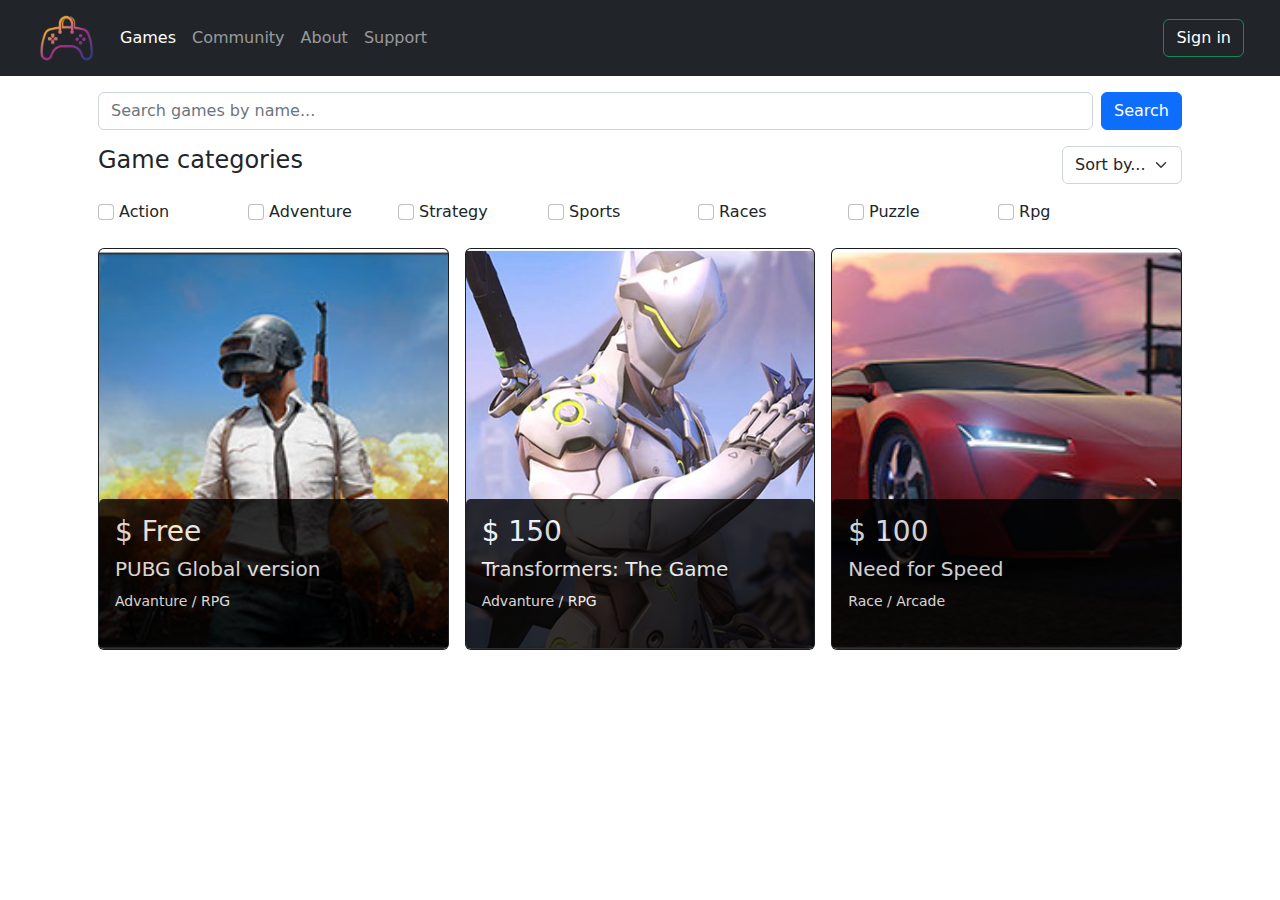
==== FrontEnd/index.html @ b981f232 "BackEnd Created" ====
<!DOCTYPE html>
<html lang="en">
<head>
    <meta charset="UTF-8">
    <meta http-equiv="X-UA-Compatible" content="IE=edge">
    <meta name="viewport" content="width=device-width, initial-scale=1.0">
    <title>Game Store</title>

    <link rel="stylesheet" href="style.css">
    <link rel="stylesheet" href="bootsrap/css/bootstrap.min.css">
</head>
<body> 
    <nav class="navbar navbar-expand-lg navbar-dark bg-dark">
        <div class="container-fluid mx-4">
          <a class="navbar-brand" href="#">
            <img src="assets/logo.png" alt="Bootstrap" width="60" height="50">
          </a>
          <button class="navbar-toggler" type="button" data-bs-toggle="collapse" data-bs-target="#navbarSupportedContent" aria-controls="navbarSupportedContent" aria-expanded="false" aria-label="Toggle navigation">
            <span class="navbar-toggler-icon"></span>
          </button>
          <div class="collapse navbar-collapse" id="navbarSupportedContent">
            <ul class="navbar-nav me-auto mb-2 mb-lg-0">
              <li class="nav-item">
                <a class="nav-link active" aria-current="page" href="#">Games</a>
              </li>
              <li class="nav-item">
                <a class="nav-link" href="#">Community</a>
              </li>
              <li class="nav-item">
                <a class="nav-link" href="#">About</a>
              </li>
              <li class="nav-item">
                <a class="nav-link" href="#">Support</a>
              </li>
            </ul>
            <a class="reg btn btn-outline-success" href="#">Sign in</a>
          </div>
        </div>
    </nav>

    <div class="container">
      <form class="d-flex m-3" role="search">
        <input class="form-control me-2" type="search" placeholder="Search games by name..." aria-label="Search">
        <button class="btn btn-primary" type="submit">Search</button>
      </form>

      <div class="d-flex m-3 justify-content-between">
        <h4 >Game categories</h4>
        <div class="input-group" style="width: 120px;">
          <select class="form-select" id="inputGroupSelect03" aria-label="Example select with button addon">
            <option selected disabled>Sort by...</option>
            <option value="1">New</option>
            <option value="2">Popular</option>
            <option value="3">Free</option>
          </select>
        </div>
      </div>
      <div class="d-flex flex-wrap align-items-md-start mx-3 categories">
        <div>
          <input class="form-check-input" type="checkbox" value="" id="defaultCheck1">
          <label class="form-check-label" for="defaultCheck1">
            Action
          </label>
        </div>
        <div>
          <input class="form-check-input" type="checkbox" value="" id="defaultCheck1">
          <label class="form-check-label" for="defaultCheck1">
            Adventure
          </label>
        </div>
        <div>
          <input class="form-check-input" type="checkbox" value="" id="defaultCheck1">
          <label class="form-check-label" for="defaultCheck1">
            Strategy
          </label>
        </div>
        <div>
          <input class="form-check-input" type="checkbox" value="" id="defaultCheck1">
          <label class="form-check-label" for="defaultCheck1">
            Sports
          </label>
        </div>
        <div>
          <input class="form-check-input" type="checkbox" value="" id="defaultCheck1">
          <label class="form-check-label" for="defaultCheck1">
            Races
          </label>
        </div>
        <div>
          <input class="form-check-input" type="checkbox" value="" id="defaultCheck1">
          <label class="form-check-label" for="defaultCheck1">
            Puzzle
          </label>
        </div>
        <div>
          <input class="form-check-input" type="checkbox" value="" id="defaultCheck1">
          <label class="form-check-label" for="defaultCheck1">
            Rpg
          </label>
        </div>
      </div>

      <div class="row mt-3 mx-2">

        <div class="col-md-4 p-2">
          <div class="card text-bg-dark">
            <img src="assets/pubg.jpg" class="card-img cardimg" alt="...">
            <a href="" class="game-link">
              <div class="card-img-overlay card-div">
                <h3 class="card-title">$ Free</h3>
                <h5 class="card-text">PUBG Global version</h5>
                <p class="card-text"><small>Advanture / RPG</small></p>
              </div>
            </a>
          </div>
        </div>

        <div class="col-md-4 p-2">
          <div class="card text-bg-dark">
            <img src="assets/big.jpg" class="card-img cardimg" alt="...">
            <a href="" class="game-link">
              <div class="card-img-overlay card-div">
                <h3 class="card-title">$ 150</h3>
                <h5 class="card-text">Transformers: The Game</h5>
                <p class="card-text"><small>Advanture / RPG</small></p>
              </div>
            </a>
          </div>
        </div>

        <div class="col-md-4 p-2">
          <div class="card text-bg-dark">
            <img src="assets/race.jpg" class="card-img cardimg" alt="...">
            <a href="" class="game-link">
              <div class="card-img-overlay card-div">
                <h3 class="card-title">$ 100</h3>
                <h5 class="card-text">Need for Speed</h5>
                <p class="card-text"><small>Race / Arcade</small></p>
              </div>
            </a>
          </div>
        </div>
      </div>
    </div>

    <script src="bootsrap/js/bootstrap.bundle.min.js"></script>
</body>
</html>
---- FrontEnd/style.css ----
* {
    margin: 0;
}

.reg {
    color: white !important;
}

body {
    margin: 0;
    padding: 0;
}

.categories div {
    width: 150px;
}

.card-div {
    background-color: black;
    opacity: 0.8;
    height: 150px;
    margin-top: 250px;
}

.cardimg {
    height: 400px;
    object-fit: cover;
}

.game-link {
    text-decoration: none;
    color: #fff;
}

.game-link:hover {
    color: #198754;
}
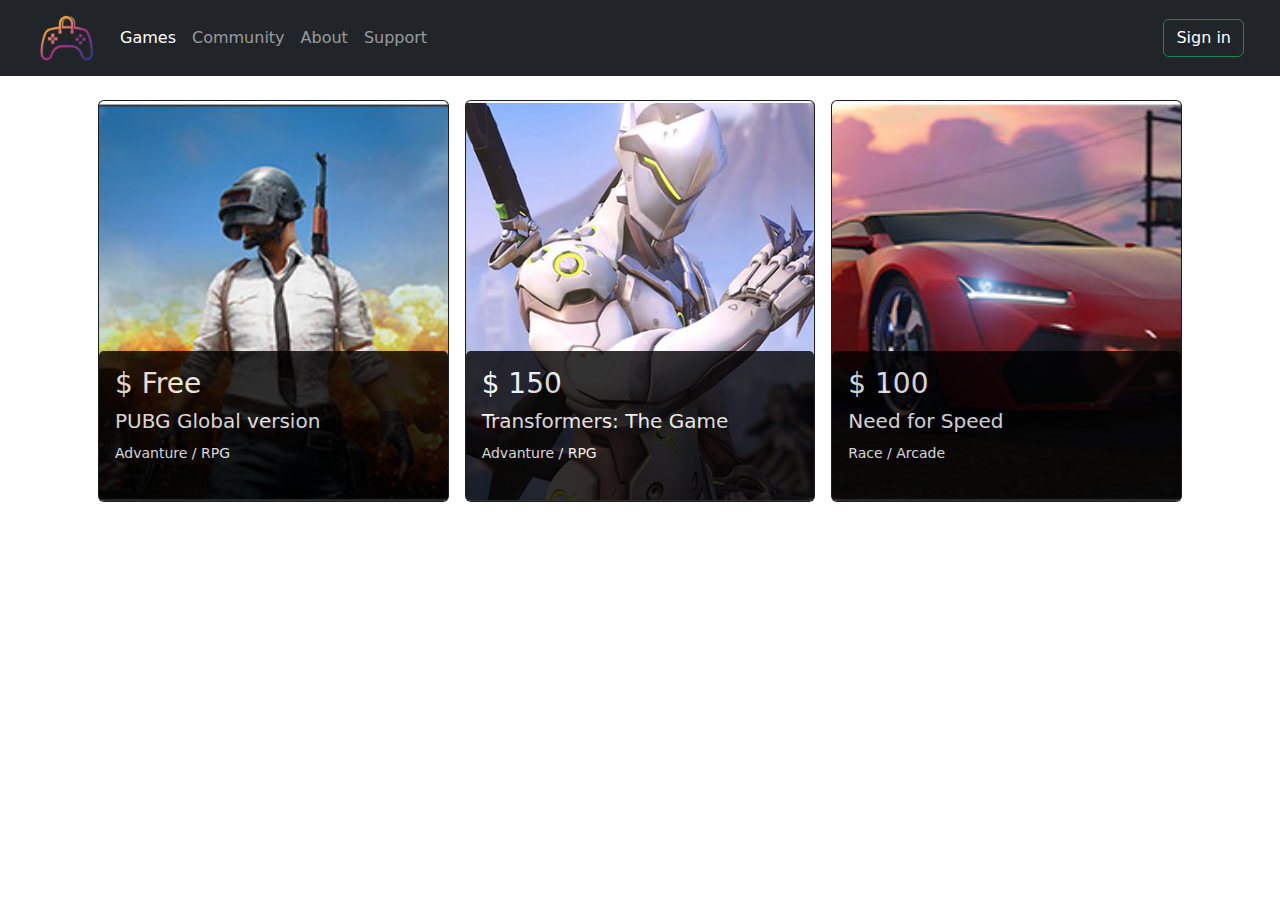
==== commit 0ca59ddb: "some" ====
--- a/FrontEnd/index.html
+++ b/FrontEnd/index.html
@@ -12,7 +12,7 @@
 <body> 
     <nav class="navbar navbar-expand-lg navbar-dark bg-dark">
         <div class="container-fluid mx-4">
-          <a class="navbar-brand" href="#">
+          <a class="navbar-brand" href="">
             <img src="assets/logo.png" alt="Bootstrap" width="60" height="50">
           </a>
           <button class="navbar-toggler" type="button" data-bs-toggle="collapse" data-bs-target="#navbarSupportedContent" aria-controls="navbarSupportedContent" aria-expanded="false" aria-label="Toggle navigation">
@@ -21,7 +21,7 @@
           <div class="collapse navbar-collapse" id="navbarSupportedContent">
             <ul class="navbar-nav me-auto mb-2 mb-lg-0">
               <li class="nav-item">
-                <a class="nav-link active" aria-current="page" href="#">Games</a>
+                <a class="nav-link active" aria-current="page" href="">Games</a>
               </li>
               <li class="nav-item">
                 <a class="nav-link" href="#">Community</a>
@@ -39,12 +39,12 @@
     </nav>
 
     <div class="container">
-      <form class="d-flex m-3" role="search">
+      <!-- <form class="d-flex m-3" role="search">
         <input class="form-control me-2" type="search" placeholder="Search games by name..." aria-label="Search">
         <button class="btn btn-primary" type="submit">Search</button>
-      </form>
+      </form> -->
 
-      <div class="d-flex m-3 justify-content-between">
+      <!-- <div class="d-flex m-3 justify-content-between">
         <h4 >Game categories</h4>
         <div class="input-group" style="width: 120px;">
           <select class="form-select" id="inputGroupSelect03" aria-label="Example select with button addon">
@@ -98,7 +98,7 @@
             Rpg
           </label>
         </div>
-      </div>
+      </div> -->
 
       <div class="row mt-3 mx-2">
 
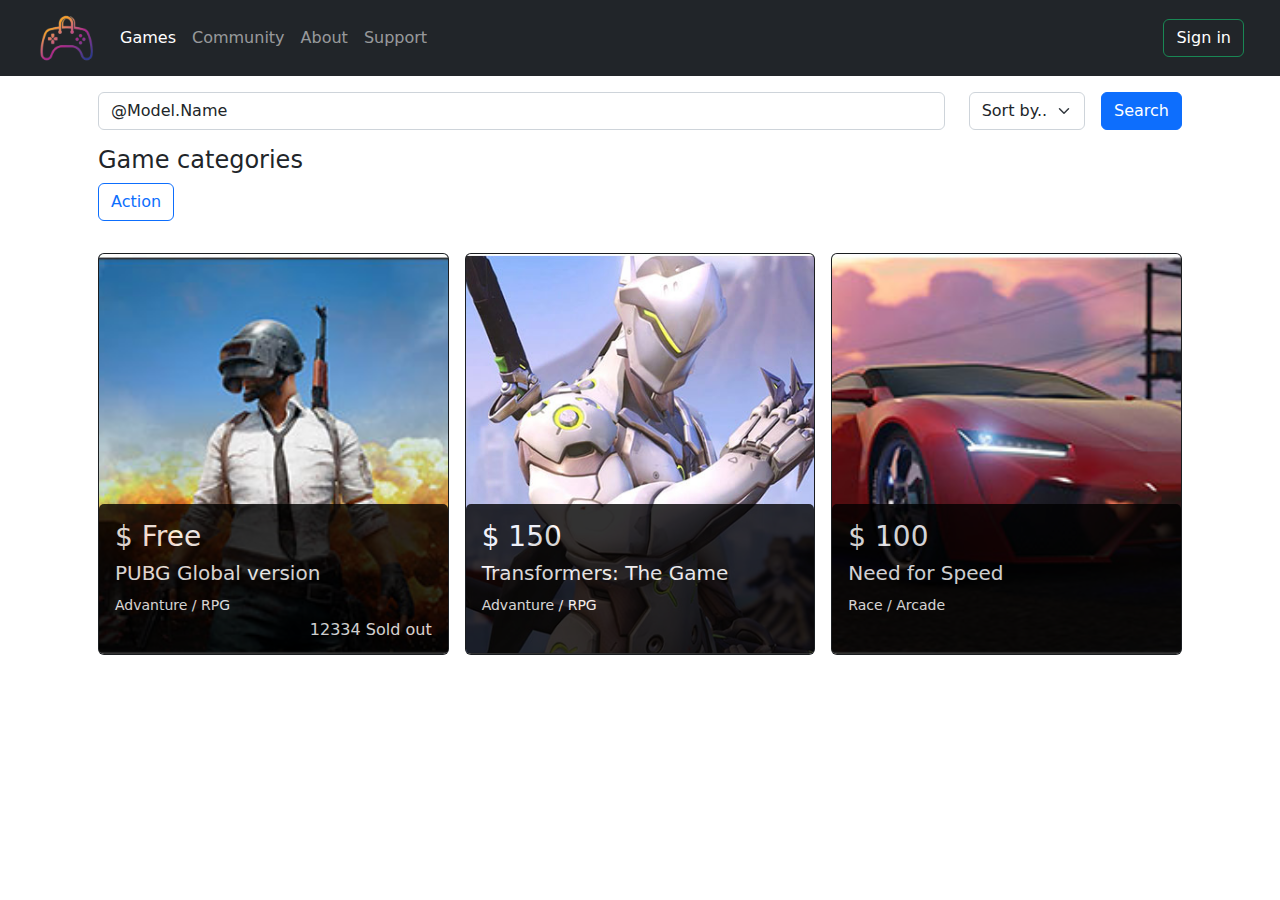
==== commit 4da0071d: "sort filter" ====
--- a/FrontEnd/index.html
+++ b/FrontEnd/index.html
@@ -39,14 +39,9 @@
     </nav>
 
     <div class="container">
-      <!-- <form class="d-flex m-3" role="search">
-        <input class="form-control me-2" type="search" placeholder="Search games by name..." aria-label="Search">
-        <button class="btn btn-primary" type="submit">Search</button>
-      </form> -->
-
-      <!-- <div class="d-flex m-3 justify-content-between">
-        <h4 >Game categories</h4>
-        <div class="input-group" style="width: 120px;">
+      <form asp-controller="game" asp-action="index" class="d-flex m-3" role="search">
+        <input asp-for="Name" value="@Model.Name" class="form-control me-2" type="search" placeholder="Search games by name..." aria-label="Search">
+        <div class="input-group mx-3" style="width: 150px;">
           <select class="form-select" id="inputGroupSelect03" aria-label="Example select with button addon">
             <option selected disabled>Sort by...</option>
             <option value="1">New</option>
@@ -54,51 +49,19 @@
             <option value="3">Free</option>
           </select>
         </div>
+        
+        <button class="btn btn-primary" type="submit">Search</button>
+      </form>
+ <div class="m-3">
+    <h4 >Game categories</h4>
+    <div class="d-flex flex-wrap align-items-md-start categories">
+      <div>
+        <a class="btn btn-outline-primary mb-2">
+          Action
+        </a>
       </div>
-      <div class="d-flex flex-wrap align-items-md-start mx-3 categories">
-        <div>
-          <input class="form-check-input" type="checkbox" value="" id="defaultCheck1">
-          <label class="form-check-label" for="defaultCheck1">
-            Action
-          </label>
-        </div>
-        <div>
-          <input class="form-check-input" type="checkbox" value="" id="defaultCheck1">
-          <label class="form-check-label" for="defaultCheck1">
-            Adventure
-          </label>
-        </div>
-        <div>
-          <input class="form-check-input" type="checkbox" value="" id="defaultCheck1">
-          <label class="form-check-label" for="defaultCheck1">
-            Strategy
-          </label>
-        </div>
-        <div>
-          <input class="form-check-input" type="checkbox" value="" id="defaultCheck1">
-          <label class="form-check-label" for="defaultCheck1">
-            Sports
-          </label>
-        </div>
-        <div>
-          <input class="form-check-input" type="checkbox" value="" id="defaultCheck1">
-          <label class="form-check-label" for="defaultCheck1">
-            Races
-          </label>
-        </div>
-        <div>
-          <input class="form-check-input" type="checkbox" value="" id="defaultCheck1">
-          <label class="form-check-label" for="defaultCheck1">
-            Puzzle
-          </label>
-        </div>
-        <div>
-          <input class="form-check-input" type="checkbox" value="" id="defaultCheck1">
-          <label class="form-check-label" for="defaultCheck1">
-            Rpg
-          </label>
-        </div>
-      </div> -->
+    </div> 
+</div>
 
       <div class="row mt-3 mx-2">
 
@@ -110,6 +73,7 @@
                 <h3 class="card-title">$ Free</h3>
                 <h5 class="card-text">PUBG Global version</h5>
                 <p class="card-text"><small>Advanture / RPG</small></p>
+                <p style="margin-top: -15px; float: right;">12334 Sold out</p>
               </div>
             </a>
           </div>
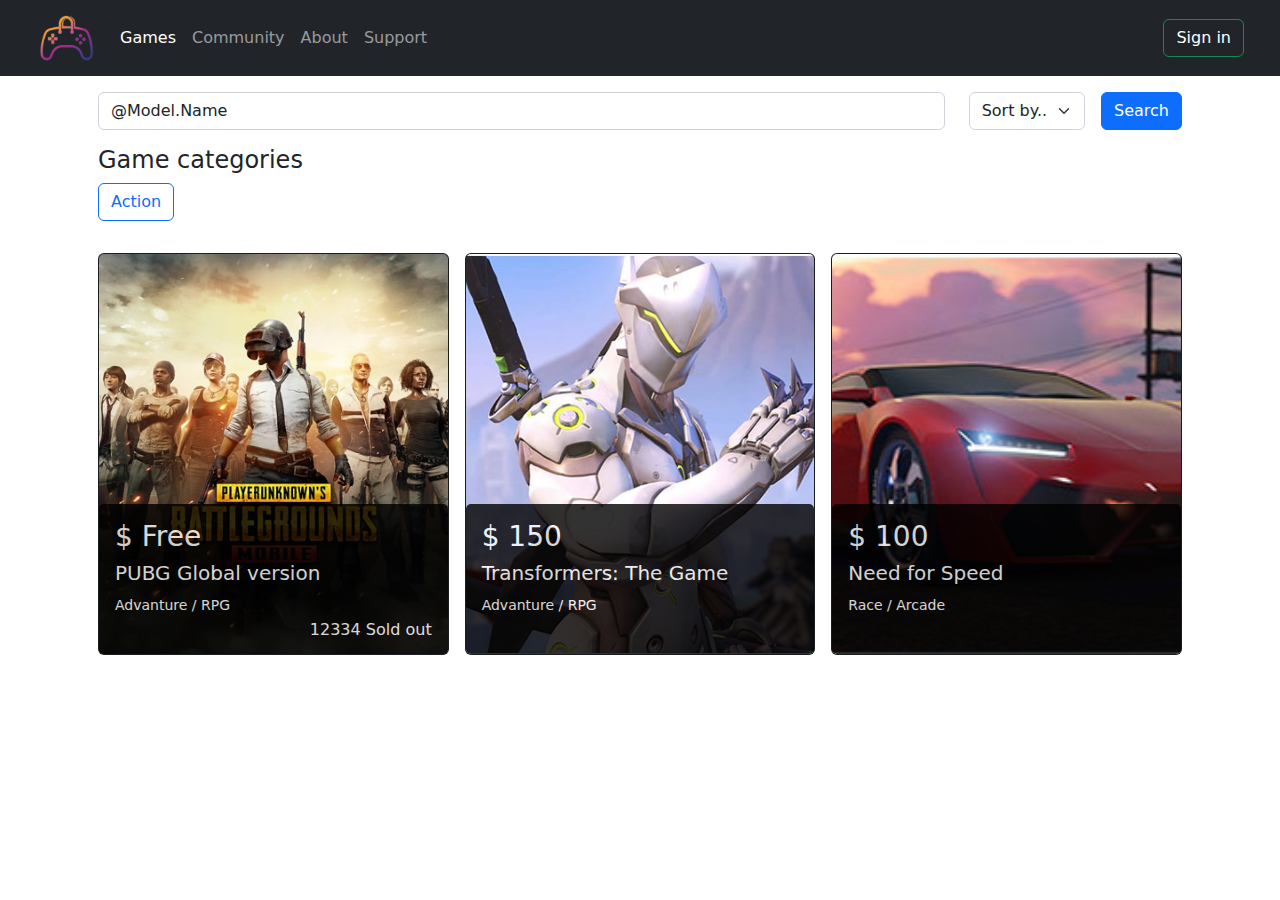
==== commit 1934eaf5: "game-detail page added" ====
--- a/FrontEnd/index.html
+++ b/FrontEnd/index.html
@@ -68,7 +68,7 @@
         <div class="col-md-4 p-2">
           <div class="card text-bg-dark">
             <img src="assets/pubg.jpg" class="card-img cardimg" alt="...">
-            <a href="" class="game-link">
+            <a href="game-detail.html" class="game-link">
               <div class="card-img-overlay card-div">
                 <h3 class="card-title">$ Free</h3>
                 <h5 class="card-text">PUBG Global version</h5>
@@ -82,7 +82,7 @@
         <div class="col-md-4 p-2">
           <div class="card text-bg-dark">
             <img src="assets/big.jpg" class="card-img cardimg" alt="...">
-            <a href="" class="game-link">
+            <a href="game-detail.html" class="game-link">
               <div class="card-img-overlay card-div">
                 <h3 class="card-title">$ 150</h3>
                 <h5 class="card-text">Transformers: The Game</h5>
--- a/FrontEnd/style.css
+++ b/FrontEnd/style.css
@@ -34,4 +34,21 @@
 
 .game-link:hover {
     color: #198754;
+}
+
+.shadov {
+    -webkit-box-shadow: 0px 0px 15px 12px rgba(0, 0, 0, 0.35);
+    -moz-box-shadow: 0px 0px 15px 12px rgba(0, 0, 0, 0.35);
+    box-shadow: 0px 0px 15px 12px rgba(0, 0, 0, 0.35);
+}
+
+.detail-img {
+    margin-top: 20px;
+    width: 90%;
+    object-fit: cover;
+}
+
+.categories span {
+    font-size: 14px;
+    margin: 0 10px;
 }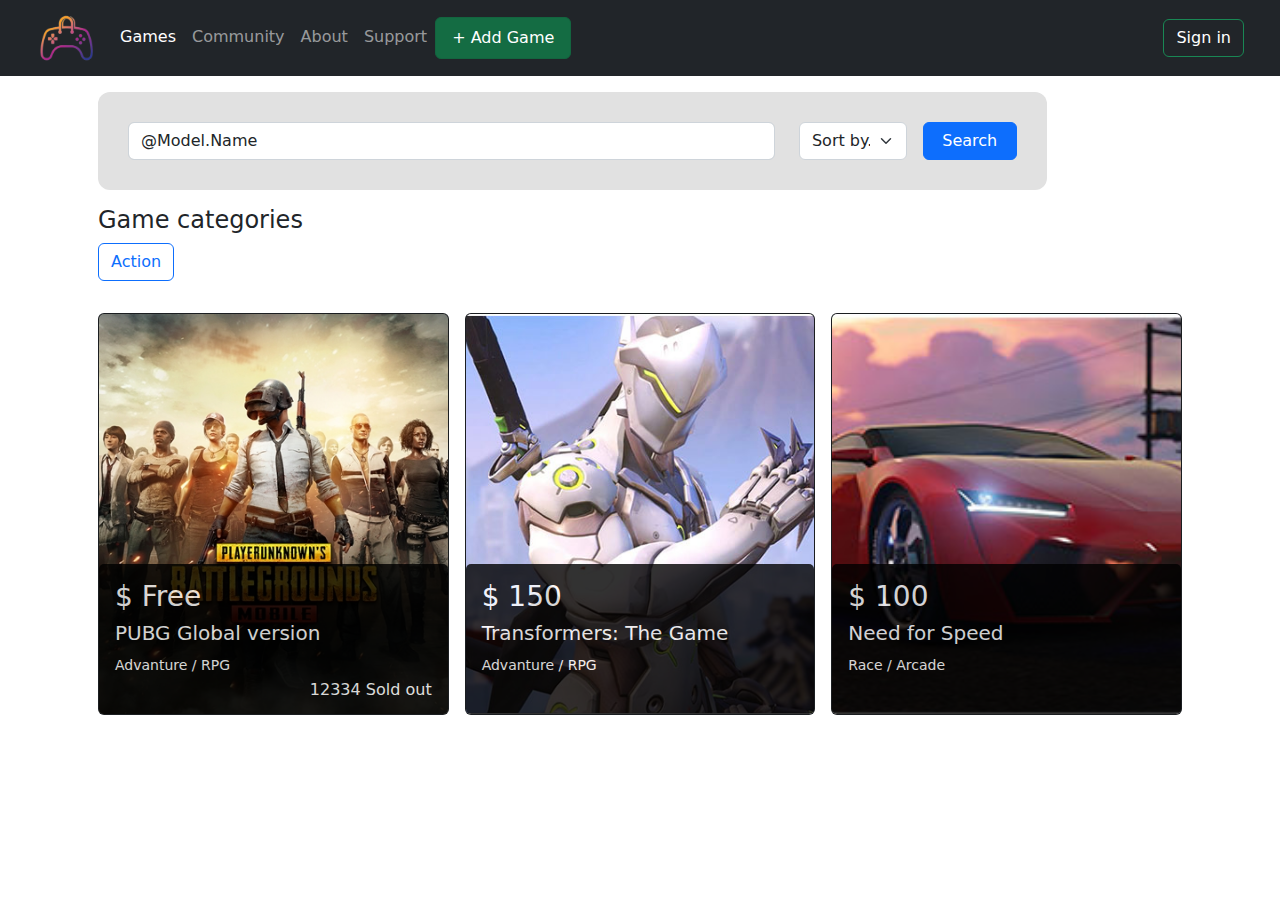
==== commit 5252011f: "sjandkjad" ====
--- a/FrontEnd/index.html
+++ b/FrontEnd/index.html
@@ -31,6 +31,9 @@
               </li>
               <li class="nav-item">
                 <a class="nav-link" href="#">Support</a>
+              </li>
+              <li class="nav-item">
+                <a class="nav-link active btn btn-success px-3" href="add-game.html">+ Add Game</a>
               </li>
             </ul>
             <a class="reg btn btn-outline-success" href="#">Sign in</a>
--- a/FrontEnd/style.css
+++ b/FrontEnd/style.css
@@ -51,4 +51,25 @@
 .categories span {
     font-size: 14px;
     margin: 0 10px;
+}
+
+.container form {
+    margin: 20px auto;
+    width: 85%;
+    padding: 30px;
+    background-color: rgb(225, 225, 225);
+    border-radius: 12px;
+}
+
+.container h2 {
+    text-align: center;
+}
+
+.category {
+    margin: 20px 0;
+}
+
+.form-btns a, button {
+    margin: 0 15px;
+    width: 120px;
 }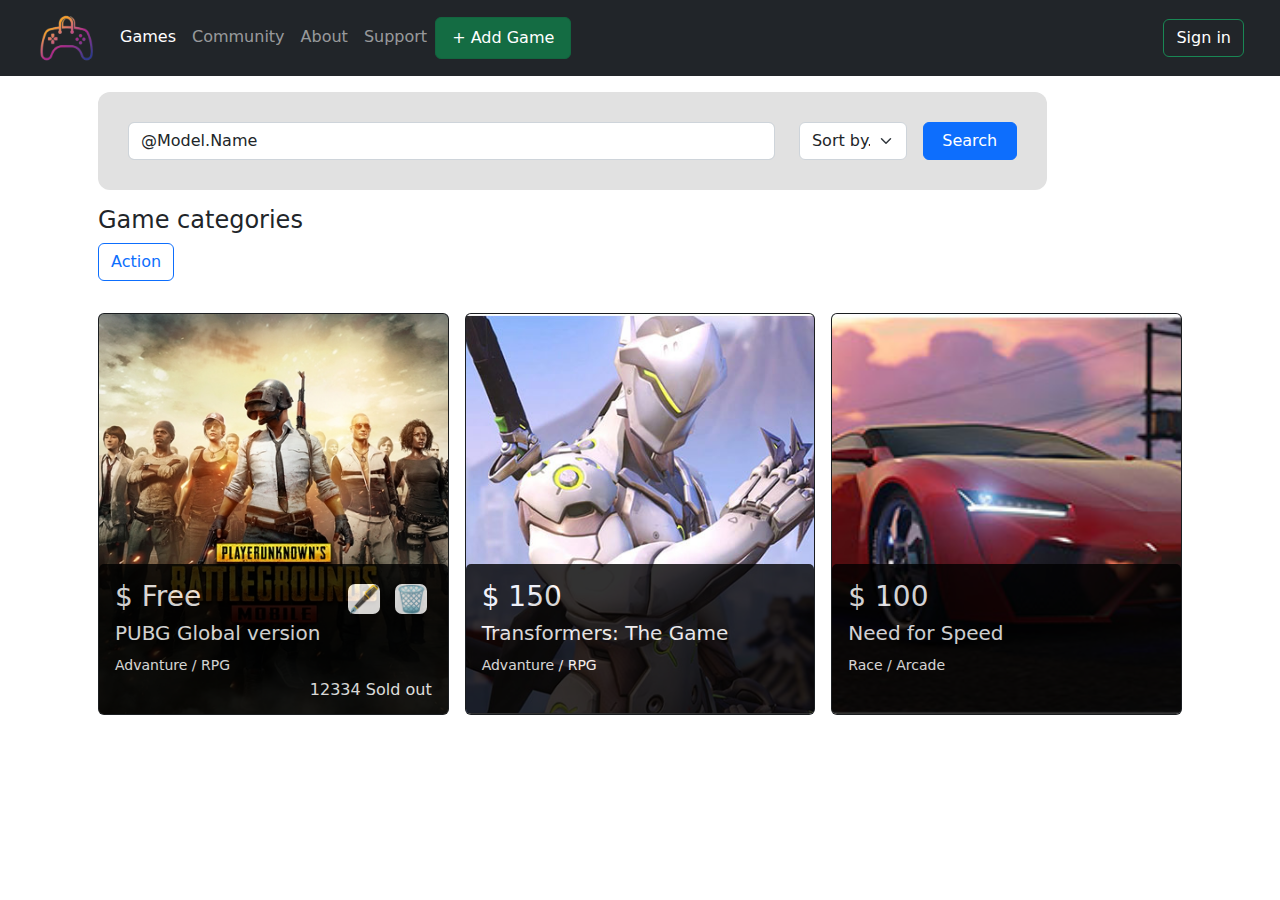
==== commit 9bf68cb0: "merged" ====
--- a/FrontEnd/index.html
+++ b/FrontEnd/index.html
@@ -73,7 +73,13 @@
             <img src="assets/pubg.jpg" class="card-img cardimg" alt="...">
             <a href="game-detail.html" class="game-link">
               <div class="card-img-overlay card-div">
-                <h3 class="card-title">$ Free</h3>
+                <div class="cardt">
+                  <h3 class="card-title">$ Free</h3> 
+                  <div class="links">
+                    <a href="">🖋</a>
+                    <a href="">🗑</a>
+                  </div>
+                </div>
                 <h5 class="card-text">PUBG Global version</h5>
                 <p class="card-text"><small>Advanture / RPG</small></p>
                 <p style="margin-top: -15px; float: right;">12334 Sold out</p>
--- a/FrontEnd/style.css
+++ b/FrontEnd/style.css
@@ -72,4 +72,21 @@
 .form-btns a, button {
     margin: 0 15px;
     width: 120px;
+}
+
+.cardt {
+    display: flex;
+    justify-content: space-between;
+}
+
+.links a {
+    text-decoration: none;
+    background-color: white;
+    font-size: 26px;
+    border-radius: 7px;
+    margin: 5px;
+}
+
+.links a:hover {
+    background-color: rgb(0, 214, 25);
 }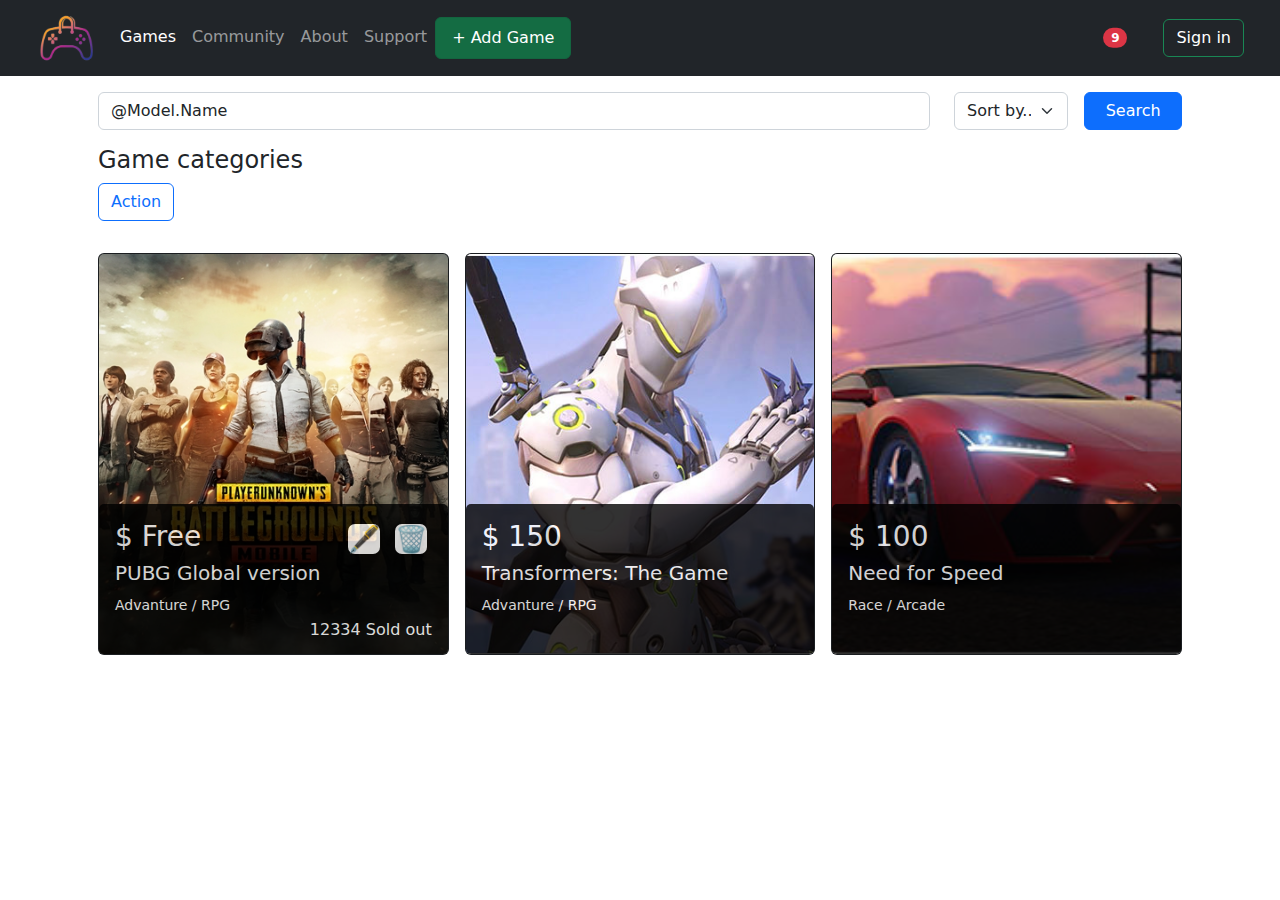
==== commit 81839c17: "cart front ready" ====
--- a/FrontEnd/index.html
+++ b/FrontEnd/index.html
@@ -5,6 +5,8 @@
     <meta http-equiv="X-UA-Compatible" content="IE=edge">
     <meta name="viewport" content="width=device-width, initial-scale=1.0">
     <title>Game Store</title>
+
+    <link rel="stylesheet" href="https://maxst.icons8.com/vue-static/landings/line-awesome/line-awesome/1.3.0/css/line-awesome.min.css">
 
     <link rel="stylesheet" href="style.css">
     <link rel="stylesheet" href="bootsrap/css/bootstrap.min.css">
@@ -36,6 +38,19 @@
                 <a class="nav-link active btn btn-success px-3" href="add-game.html">+ Add Game</a>
               </li>
             </ul>
+
+            <div class="me-5">
+              <a href="/" class="position-relative cart">
+                <i class="las la-shopping-cart"></i>
+                <span class="position-absolute top-0 start-100 translate-middle badge rounded-pill bg-danger">
+                  9
+                  <span class="visually-hidden">unread messages</span>
+                </span>
+              </a>
+            </div>
+
+
+
             <a class="reg btn btn-outline-success" href="#">Sign in</a>
           </div>
         </div>
--- a/FrontEnd/style.css
+++ b/FrontEnd/style.css
@@ -53,13 +53,6 @@
     margin: 0 10px;
 }
 
-.container form {
-    margin: 20px auto;
-    width: 85%;
-    padding: 30px;
-    background-color: rgb(225, 225, 225);
-    border-radius: 12px;
-}
 
 .container h2 {
     text-align: center;
@@ -89,4 +82,110 @@
 
 .links a:hover {
     background-color: rgb(0, 214, 25);
+}
+
+.comment-user img {
+    height: 65px;
+    width: 65px;
+    object-fit: cover;
+    margin: 0 10px;
+    border: 1px solid rgb(77, 77, 77);
+    border-radius: 50%;
+    padding: 5px;
+}
+
+.p1 {
+    font-weight:600;
+    font-size: 16px;
+}
+
+.p2 {
+    font-weight:400;
+    font-size: 12px;
+}
+
+.reply {
+    margin-left: 100px;
+}
+
+.comment-user i {
+    font-size: 26px;
+    margin-left: 10px;
+}
+
+.cart {
+    text-decoration: none;
+    display: block;
+}
+
+.cart i{
+    font-size: 40px;
+    color: white;
+}
+
+.cart-item-img {
+    width: 100px;
+}
+
+.counter input{
+    width: 40px;
+    text-align: center;
+    border: none;
+}
+
+.counter input:active{
+    border: none;
+}
+.counter input:focus{
+    border: none;
+}
+
+.counter button {
+    font-weight: bold;
+    border: none;
+}
+
+.counter button:hover {
+    border: none;
+    background-color: rgb(228, 228, 228);
+}
+
+.counter button:after {
+    border: none;
+}
+
+.counter {
+    height: 36px;
+    border-radius: 7px;
+    border: 1px solid rgb(180, 180, 180)
+}
+
+.remove {
+    display: block;
+}
+
+.remove i{
+    font-size: 24px;
+}
+
+.modal-foter {
+    padding: 15px;
+}
+
+.div1 {
+    margin: 10px 0;
+}
+
+.div1 span{
+    font-size: 20px;
+    font-weight: bold;
+}
+
+.div2 {
+    display: flex;
+    justify-content: center;
+}
+
+.div2 button {
+    margin: 0 5px;
 }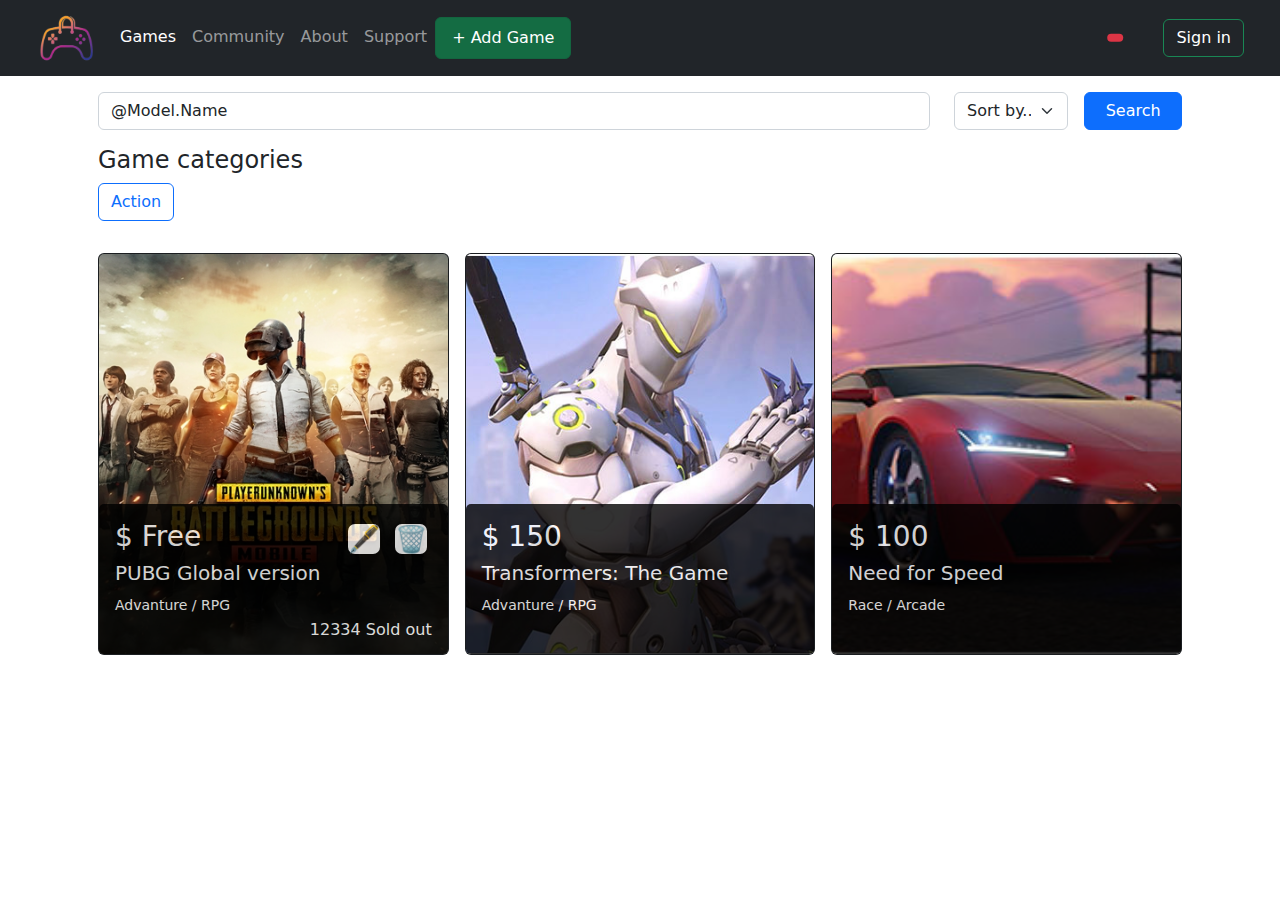
==== commit 60757e46: "epic 4 completed" ====
--- a/FrontEnd/index.html
+++ b/FrontEnd/index.html
@@ -11,7 +11,7 @@
     <link rel="stylesheet" href="style.css">
     <link rel="stylesheet" href="bootsrap/css/bootstrap.min.css">
 </head>
-<body> 
+<body onload="getCartItemsCount();"> 
     <nav class="navbar navbar-expand-lg navbar-dark bg-dark">
         <div class="container-fluid mx-4">
           <a class="navbar-brand" href="">
@@ -40,13 +40,40 @@
             </ul>
 
             <div class="me-5">
-              <a href="/" class="position-relative cart">
+              <a type="button" onclick="fillData()" class="position-relative cart" data-bs-toggle="modal" data-bs-target="#cartModal">
                 <i class="las la-shopping-cart"></i>
-                <span class="position-absolute top-0 start-100 translate-middle badge rounded-pill bg-danger">
-                  9
-                  <span class="visually-hidden">unread messages</span>
+                <span id="itemsCount" class="position-absolute top-0 start-100 translate-middle badge rounded-pill bg-danger">
+                  
                 </span>
               </a>
+              <!-- Modal -->
+              <div onload="fillData();" class="modal fade" id="cartModal" tabindex="-1" aria-labelledby="exampleModalLabel" aria-hidden="true">
+                <div class="modal-dialog modal-dialog-centered modal-dialog-scrollable">
+                  <div class="modal-content">
+                    <div class="modal-header">
+                      <h1 class="modal-title fs-5" id="exampleModalLabel">Your cart items</h1>
+                      <button type="button" class="btn-close" data-bs-dismiss="modal" aria-label="Close"></button>
+                    </div>
+                    <div class="modal-body">
+                      <div class="cart-items" id="datadiv">
+                        
+                      </div>
+                    </div>
+                    <div class="modal-foter">
+                      <hr>
+                      <div class="div1 d-flex justify-content-between">
+                        <span>Total price: </span>
+                        <span id="total">$ 0</span>
+                      </div>
+
+                      <div class="div2">
+                        <button type="button" class="btn btn-secondary" data-bs-dismiss="modal">Close</button>
+                        <button type="button" class="btn btn-warning">Buy now</button>
+                      </div>
+                    </div>
+                  </div>
+                </div>
+              </div>
             </div>
 
 
@@ -131,6 +158,8 @@
       </div>
     </div>
 
+    <!-- local db -->
+    <script src="app.js"></script>
     <script src="bootsrap/js/bootstrap.bundle.min.js"></script>
 </body>
 </html>